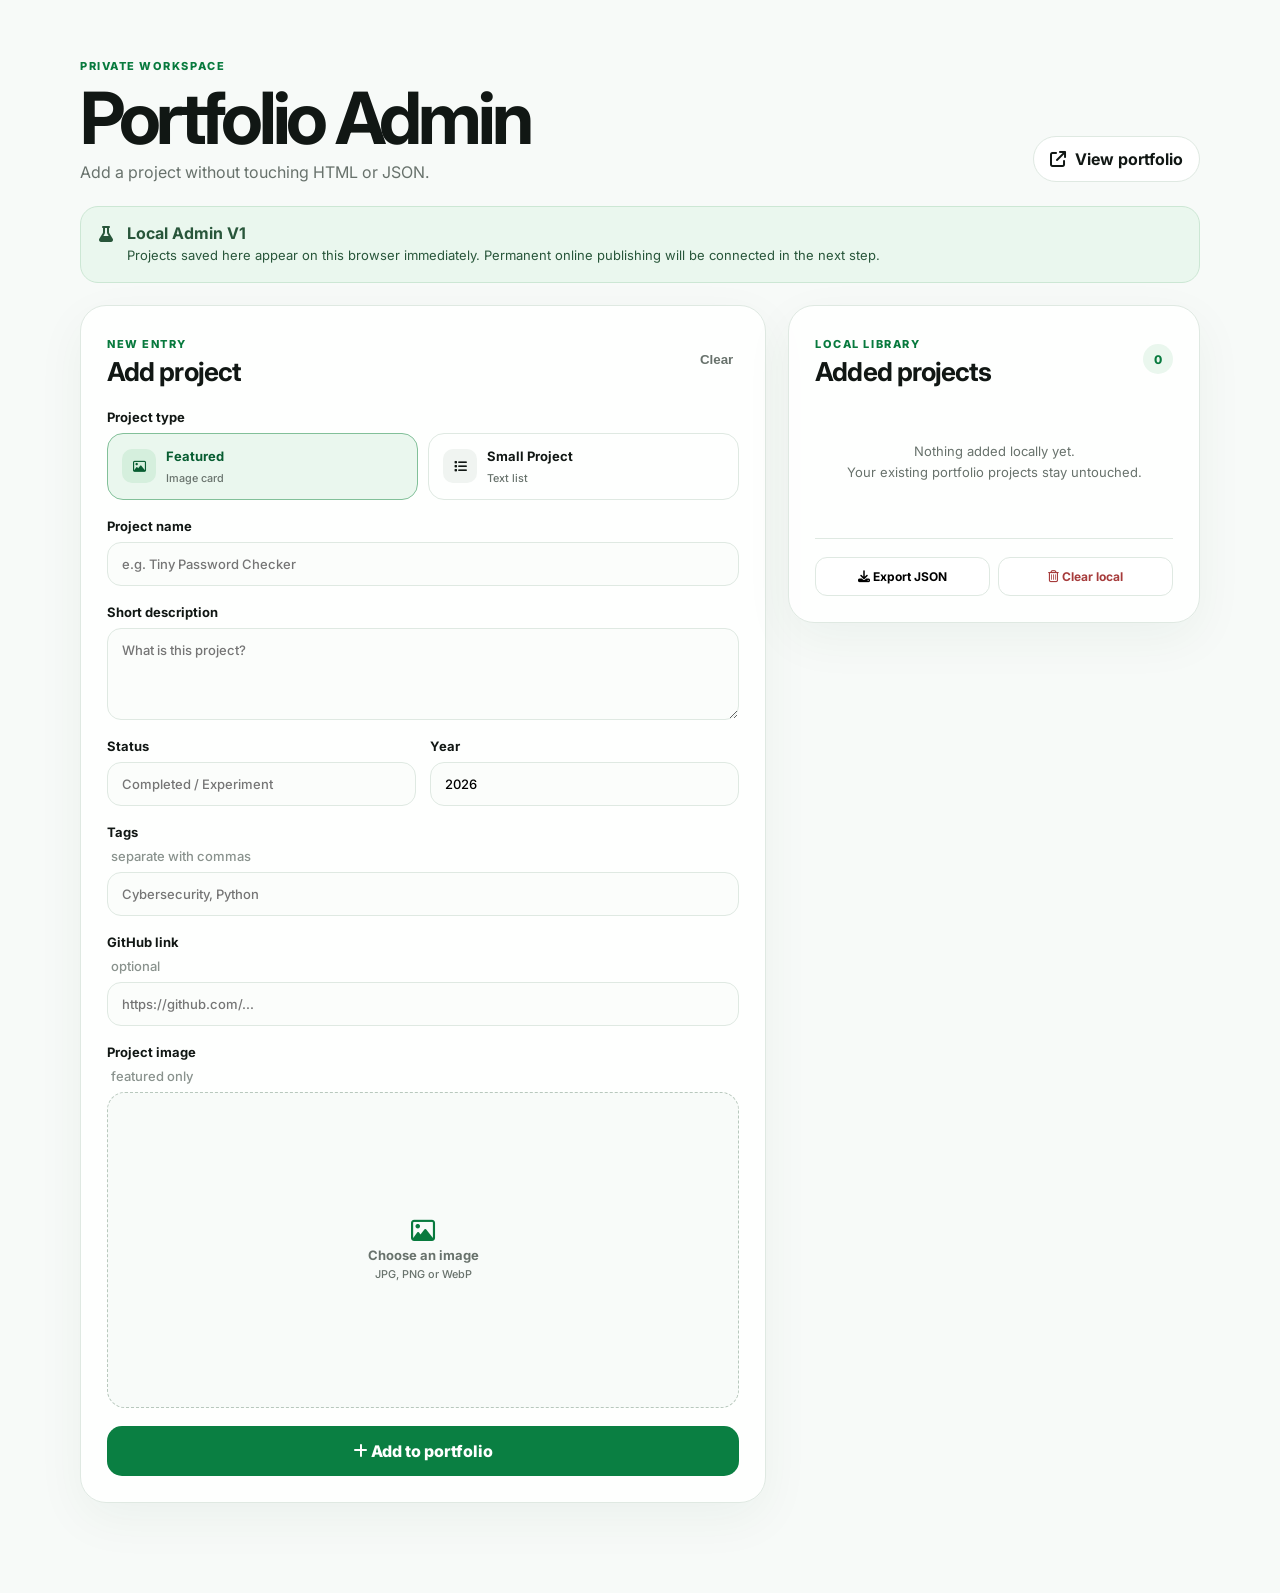
==== admin.html @ 4d770f4e "Add files via upload" ====
<!DOCTYPE html>
<html lang="en">
<head>
  <meta charset="UTF-8"><meta name="viewport" content="width=device-width,initial-scale=1.0">
  <title>Portfolio Admin — Guntur Armadani</title>
  <link rel="preconnect" href="https://fonts.googleapis.com"><link rel="preconnect" href="https://fonts.gstatic.com" crossorigin>
  <link href="https://fonts.googleapis.com/css2?family=Inter:wght@400;500;600;700;800&display=swap" rel="stylesheet">
  <link rel="stylesheet" href="https://cdnjs.cloudflare.com/ajax/libs/font-awesome/6.5.1/css/all.min.css">
  <link rel="stylesheet" href="style.css"><link rel="stylesheet" href="admin.css">
</head>
<body class="admin-body">
  <main class="admin-shell">
    <header class="admin-top"><div><span class="admin-kicker">PRIVATE WORKSPACE</span><h1>Portfolio Admin</h1><p>Add a project without touching HTML or JSON.</p></div><a class="admin-view" href="index.html#projects"><i class="fa-solid fa-arrow-up-right-from-square"></i> View portfolio</a></header>
    <div class="admin-note"><i class="fa-solid fa-flask"></i><div><b>Local Admin V1</b><span>Projects saved here appear on this browser immediately. Permanent online publishing will be connected in the next step.</span></div></div>
    <section class="admin-grid">
      <form id="project-form" class="admin-card">
        <div class="admin-card-head"><div><small>NEW ENTRY</small><h2>Add project</h2></div><button type="button" class="admin-reset" id="reset-form">Clear</button></div>
        <label>Project type<div class="type-picker"><input type="radio" name="size" id="featured" value="featured" checked><label for="featured"><i class="fa-regular fa-image"></i><b>Featured</b><small>Image card</small></label><input type="radio" name="size" id="small" value="small"><label for="small"><i class="fa-solid fa-list"></i><b>Small Project</b><small>Text list</small></label></div></label>
        <label>Project name<input id="title" required placeholder="e.g. Tiny Password Checker"></label>
        <label>Short description<textarea id="description" required rows="4" placeholder="What is this project?"></textarea></label>
        <div class="admin-two"><label>Status<input id="status" placeholder="Completed / Experiment"></label><label>Year<input id="year" type="number" min="2000" max="2100"></label></div>
        <label>Tags <span class="hint">separate with commas</span><input id="tags" placeholder="Cybersecurity, Python"></label>
        <label>GitHub link <span class="hint">optional</span><input id="github" type="url" placeholder="https://github.com/..."></label>
        <label id="image-field">Project image <span class="hint">featured only</span><div class="image-drop"><input id="image" type="file" accept="image/*"><div id="image-empty"><i class="fa-regular fa-image"></i><b>Choose an image</b><small>JPG, PNG or WebP</small></div><img id="image-preview" alt="Project preview"></div></label>
        <button class="admin-publish" type="submit"><i class="fa-solid fa-plus"></i> Add to portfolio</button>
      </form>
      <aside class="admin-card admin-library"><div class="admin-card-head"><div><small>LOCAL LIBRARY</small><h2>Added projects</h2></div><span id="project-count" class="count-pill">0</span></div><div id="admin-project-list" class="admin-project-list"></div><div class="admin-actions"><button id="export-json" type="button"><i class="fa-solid fa-download"></i> Export JSON</button><button id="clear-local" type="button" class="danger"><i class="fa-regular fa-trash-can"></i> Clear local</button></div></aside>
    </section>
  </main>
<script src="js/admin.js"></script>
</body></html>
---- style.css ----
:root{--bg:#f7fbf8;--text:#111714;--muted:#66706a;--green:#18b65b;--green-dark:#087a3e;--soft:#e8f7ed;--line:rgba(20,80,45,.11);--glass:rgba(255,255,255,.68);--shadow:0 18px 50px rgba(22,67,40,.08)}*{box-sizing:border-box}html{scroll-behavior:smooth}body{margin:0;font-family:Inter,system-ui,sans-serif;color:var(--text);background:linear-gradient(180deg,#fbfdfb,#f4faf6);min-height:100vh;overflow-x:hidden}a{color:inherit;text-decoration:none}.ambient{position:fixed;z-index:-1;border-radius:999px;filter:blur(75px);opacity:.45;pointer-events:none}.ambient-a{width:360px;height:360px;background:#baf2cc;left:-140px;top:160px}.ambient-b{width:440px;height:440px;background:#d7f6e1;right:-190px;top:410px}.glass{background:var(--glass);border:1px solid var(--line);box-shadow:var(--shadow);backdrop-filter:blur(18px);-webkit-backdrop-filter:blur(18px)}.nav{width:min(1390px,calc(100% - 48px));height:70px;margin:22px auto 0;border-radius:24px;display:flex;align-items:center;padding:10px 14px 10px 18px;position:sticky;top:14px;z-index:20}.brand{display:flex;align-items:center;gap:12px;min-width:285px}.brand-mark{display:grid;place-items:center;width:42px;height:42px;border-radius:50%;background:var(--soft);color:var(--green-dark);font-weight:800}.brand b,.brand small{display:block}.brand small{color:var(--muted);margin-top:2px}.nav-links{display:flex;gap:10px;margin:auto}.nav-links a{padding:10px 22px;border-radius:999px;color:#39413d}.nav-links a:hover,.nav-links .active{background:var(--soft);color:var(--green-dark)}.nav-cta,.btn.primary{background:linear-gradient(135deg,#21c864,#11974b);color:#fff}.nav-cta{padding:13px 21px;border-radius:999px;font-weight:600}.nav-cta span,.btn span{margin-left:9px}main{width:min(1390px,calc(100% - 48px));margin:auto}.hero{min-height:570px;display:grid;grid-template-columns:360px 1fr;gap:56px;align-items:center;padding:64px 22px}.portrait-wrap{height:430px;border-radius:32px;overflow:hidden;padding:8px}.portrait-wrap img{width:100%;height:100%;display:block;object-fit:cover;object-position:52% 50%;border-radius:25px}.hero-copy{max-width:760px}.eyebrow,.section-label{display:inline-flex;align-items:center;padding:8px 13px;border:1px solid var(--line);border-radius:999px;background:rgba(255,255,255,.58);font-size:13px;color:#344039}.eyebrow i{width:9px;height:9px;background:#20c867;border-radius:50%;margin-right:8px}.hero h1{font-size:clamp(48px,5.7vw,82px);letter-spacing:-.055em;line-height:.96;margin:22px 0 9px}.alias{font-size:clamp(24px,2.5vw,36px);margin:0 0 20px;color:#5d6560}.alias strong{color:var(--green-dark)}.lead{font-size:19px;line-height:1.65;color:#4f5953;max-width:690px}.actions{display:flex;gap:12px;margin:28px 0 22px}.btn{padding:15px 24px;border-radius:999px;font-weight:650;border:1px solid var(--line)}.btn.primary{box-shadow:0 12px 26px rgba(24,182,91,.2)}.btn.secondary{background:rgba(255,255,255,.55)}.socials{display:flex;gap:10px}.socials a{width:43px;height:43px;display:grid;place-items:center;border-radius:14px;background:rgba(255,255,255,.68);border:1px solid var(--line);font-weight:700;box-shadow:0 7px 20px rgba(22,67,40,.05);transition:.2s}.socials a:hover{transform:translateY(-2px);background:#fff;color:var(--green-dark)}.about{border-radius:30px;padding:38px 42px;display:grid;grid-template-columns:.8fr 1.2fr;gap:70px;align-items:center;margin:10px 0 86px}.about h2,.section-head h2{font-size:42px;letter-spacing:-.04em;margin:12px 0 0}.about-copy{font-size:18px;line-height:1.7;color:#4f5953}.motto{font-weight:700;color:var(--green-dark);margin-bottom:0}.projects{padding-bottom:90px}.section-head{display:flex;align-items:end;justify-content:space-between;margin:0 8px 28px}.section-head h2{margin-bottom:7px}.section-head p{color:var(--muted);margin:0}.text-link{font-weight:650;color:var(--green-dark);padding:12px}.project-grid{display:grid;grid-template-columns:1fr 1fr .85fr;gap:18px}.project-card{border-radius:25px;overflow:hidden;transition:transform .22s,box-shadow .22s}.project-card:hover{transform:translateY(-4px);box-shadow:0 24px 60px rgba(22,67,40,.12)}.project-art{height:230px;margin:8px;border-radius:19px;display:grid;place-items:center;overflow:hidden;position:relative}.project-art span{font-size:27px;font-weight:800;letter-spacing:.05em;color:white;text-shadow:0 3px 15px rgba(0,0,0,.3)}.flappy{background:linear-gradient(135deg,#53c7df,#8ee4ec 45%,#45b764)}.platformer{background:linear-gradient(135deg,#14253d,#173a4b 48%,#79572e)}.project-body{padding:10px 20px 22px}.project-title{display:flex;align-items:center;justify-content:space-between;gap:12px}.project-title h3,.coming h3{font-size:21px;margin:4px 0 8px}.project-body p,.coming p{color:var(--muted);line-height:1.55;margin:0 0 18px}.status{font-size:11px;padding:7px 10px;border-radius:999px;white-space:nowrap}.done{background:#ddf8e8;color:#087a3e}.progress{background:#fff2cf;color:#8a6500}.tags{display:flex;gap:8px;flex-wrap:wrap}.tags span{font-size:12px;background:var(--soft);padding:7px 10px;border-radius:999px;color:#365243}.coming{display:flex;flex-direction:column;align-items:center;justify-content:center;text-align:center;min-height:365px;border-style:dashed;background:rgba(255,255,255,.35)}.plus{width:58px;height:58px;border-radius:50%;display:grid;place-items:center;background:var(--soft);color:var(--green-dark);font-size:32px;margin-bottom:18px}footer{width:min(1390px,calc(100% - 48px));margin:0 auto 30px;border-top:1px solid var(--line);padding:30px 8px 10px;color:var(--muted);display:grid;grid-template-columns:1fr auto;gap:8px}footer b{color:var(--text)}footer p{margin:0;text-align:right}footer small{grid-column:1/-1;margin-top:8px}@media(max-width:900px){.nav{width:calc(100% - 28px)}.brand{min-width:0}.brand span:last-child{display:none}.nav-links{display:flex;margin-left:auto;margin-right:0;gap:4px}.nav-links a{padding:9px 13px;font-size:13px}.hero{grid-template-columns:1fr;padding:48px 0 55px;gap:30px}.portrait-wrap{width:min(100%,430px);height:430px;margin:auto}.hero-copy{text-align:center;margin:auto}.eyebrow{margin:auto}.lead{margin-left:auto;margin-right:auto}.actions,.socials{justify-content:center}.about{grid-template-columns:1fr;gap:12px;padding:30px;margin-bottom:64px}.project-grid{grid-template-columns:1fr 1fr}.coming{grid-column:1/-1;min-height:220px}}@media(max-width:620px){main,footer{width:calc(100% - 28px)}.nav{height:62px;border-radius:20px;margin-top:12px;top:8px;padding-left:10px}.brand-mark{width:38px;height:38px}.nav-links a{padding:8px 9px;font-size:12px}.hero{padding-top:35px}.portrait-wrap{height:360px;border-radius:28px}.hero h1{font-size:47px}.alias{font-size:25px}.lead{font-size:16px}.actions{flex-direction:column}.btn{text-align:center}.about h2,.section-head h2{font-size:34px}.about{padding:25px}.section-head{align-items:start;gap:20px}.text-link{display:none}.project-grid{grid-template-columns:1fr}.coming{grid-column:auto}.project-art{height:210px}footer{grid-template-columns:1fr}footer p{text-align:left}}

/* v1.2 refinements */
.actions .btn{display:inline-flex;align-items:center;justify-content:center;gap:9px}.actions .btn i{font-size:14px}.actions .btn span{margin-left:5px}
.socials{align-items:flex-start;gap:14px}.socials a{width:58px;height:auto;min-height:68px;background:transparent;border:0;box-shadow:none;display:flex;flex-direction:column;gap:7px;font-size:20px;color:#101713}.socials a span{font-size:11px;font-weight:500;color:var(--muted)}.socials a i{width:43px;height:43px;display:grid;place-items:center;border-radius:14px;background:rgba(255,255,255,.78);border:1px solid var(--line);box-shadow:0 7px 20px rgba(22,67,40,.05)}.socials a:hover{background:transparent}.socials a:hover i{transform:translateY(-2px);background:#fff}.socials a[aria-label="YouTube"] i{color:#ff0000}.socials a[aria-label="Facebook"] i{color:#1877f2}.socials a[aria-label="LinkedIn"] i{color:#0a66c2}.socials a[aria-label="TikTok"] i{color:#111}.socials a[aria-label="Email"] i{color:var(--green-dark)}
.about{display:grid;grid-template-columns:1.25fr .95fr;gap:46px;align-items:stretch;padding:42px;margin-top:8px}.about-intro h2{font-size:42px;letter-spacing:-.04em;margin:12px 0 15px}.about-intro>p{font-size:17px;line-height:1.7;color:#4f5953;margin:0 0 10px;max-width:720px}.about-intro .motto{margin-top:20px;display:inline-block;padding:11px 15px;border-radius:14px;background:var(--soft);color:var(--green-dark);font-weight:750}.section-label i{margin-right:7px;color:var(--green-dark)}.about-facts{display:grid;grid-template-columns:1fr 1fr;gap:12px;align-content:center}.about-facts article{min-height:92px;border:1px solid var(--line);border-radius:18px;background:rgba(255,255,255,.52);padding:16px;display:flex;align-items:center;gap:13px}.about-facts article>i{flex:0 0 42px;width:42px;height:42px;display:grid;place-items:center;border-radius:13px;background:var(--soft);color:var(--green-dark);font-size:17px}.about-facts b,.about-facts span{display:block}.about-facts b{font-size:14px;margin-bottom:5px}.about-facts span{font-size:12px;line-height:1.4;color:var(--muted)}
@media(max-width:900px){.about{grid-template-columns:1fr}.about-facts{grid-template-columns:1fr 1fr}.socials{justify-content:center}}
@media(max-width:620px){.socials{gap:6px;flex-wrap:wrap}.socials a{width:49px}.socials a span{display:none}.about{padding:25px}.about-intro h2{font-size:34px}.about-facts{grid-template-columns:1fr}.about-facts article{min-height:78px}}


/* v1.3 refinements */
.socials a[aria-label="Instagram"] i{color:#d62976}
.mini-projects{border-radius:25px;overflow:hidden;align-self:start;min-height:0}
.mini-projects summary{list-style:none;cursor:pointer;display:flex;align-items:center;gap:12px;padding:20px;user-select:none}
.mini-projects summary::-webkit-details-marker{display:none}
.mini-icon{width:44px;height:44px;flex:0 0 44px;display:grid;place-items:center;border-radius:14px;background:var(--soft);color:var(--green-dark)}
.mini-summary-copy{display:flex;flex-direction:column;gap:4px;min-width:0}.mini-summary-copy b{font-size:17px}.mini-summary-copy small{color:var(--muted);line-height:1.35}
.chevron{margin-left:auto;color:var(--green-dark);transition:transform .2s}.mini-projects[open] .chevron{transform:rotate(180deg)}
.mini-list{padding:0 12px 12px}.mini-list>a{display:grid;grid-template-columns:1fr auto 18px;align-items:center;gap:10px;padding:12px;border-top:1px solid var(--line);border-radius:12px;transition:.18s}.mini-list>a:hover{background:var(--soft)}.mini-list>a>span{display:flex;align-items:center;gap:10px}.mini-list>a>span>i{color:var(--green-dark);width:18px;text-align:center}.mini-list b{font-size:13px}.mini-list small{font-size:11px;color:var(--green-dark);background:var(--soft);padding:5px 8px;border-radius:999px}.mini-list>a>i{font-size:11px;color:var(--muted)}
@media(max-width:900px){.mini-projects{grid-column:1/-1}}
@media(max-width:620px){.mini-projects{grid-column:auto}.mini-projects summary{padding:17px}.mini-list>a{grid-template-columns:1fr auto 14px}}

/* v1.4 scroll reveal + mobile refinements */
.reveal{opacity:0;transform:translateY(24px);transition:opacity .58s cubic-bezier(.2,.7,.2,1),transform .58s cubic-bezier(.2,.7,.2,1);will-change:opacity,transform}
.reveal.is-visible{opacity:1;transform:translateY(0)}
@media (prefers-reduced-motion:reduce){.reveal{opacity:1;transform:none;transition:none}}
@media(max-width:620px){
  .nav{width:calc(100% - 20px);padding:8px 9px;height:60px}
  .brand{gap:7px}.brand-mark{width:36px;height:36px}.nav-links{gap:1px}.nav-links a{padding:8px 7px;font-size:11.5px}
  main{width:calc(100% - 22px)}
  .hero{min-height:auto;padding:28px 0 46px;gap:24px}
  .portrait-wrap{width:min(100%,330px);height:355px;padding:6px}.portrait-wrap img{object-position:52% 50%}
  .hero-copy{width:100%}.hero h1{font-size:clamp(42px,13vw,56px);line-height:.98;margin-top:18px}.alias{font-size:clamp(22px,7vw,29px)}
  .lead{font-size:15.5px;line-height:1.6;padding:0 4px}.actions{gap:9px;margin:24px 0 18px}.btn{width:100%;padding:14px 18px}
  .socials{max-width:340px;margin:0 auto;justify-content:center;gap:5px}.socials a{width:43px;min-height:48px}.socials a i{width:40px;height:40px;border-radius:13px}
  .about{margin-bottom:54px;border-radius:24px;padding:23px 20px}.about-intro>p{font-size:15.5px}.about-intro .motto{font-size:15px}
  .section-head{margin:0 2px 20px}.section-head h2{font-size:34px}.section-head p{font-size:14.5px;line-height:1.5}
  .project-card,.mini-projects{border-radius:21px}.project-art{height:190px;margin:7px}.project-body{padding:9px 17px 19px}.project-title h3{font-size:19px}.project-body p{font-size:14.5px}
  footer{width:calc(100% - 22px);padding-left:2px;padding-right:2px}
}

/* v1.6 — viewport reveal + neutral navigation */
.nav-links a:hover{background:rgba(17,23,20,.045);color:var(--text)}
.nav-links .active{background:rgba(17,23,20,.06);color:var(--text);font-weight:600}

/* Elements stay hidden until they actually enter the viewport. */
.reveal{
  opacity:0;
  transform:translateY(52px);
  filter:blur(5px);
  transition:
    opacity .72s cubic-bezier(.22,.75,.25,1),
    transform .72s cubic-bezier(.22,.75,.25,1),
    filter .72s cubic-bezier(.22,.75,.25,1);
  will-change:opacity,transform,filter;
}
.reveal.is-visible{
  opacity:1;
  transform:translateY(0);
  filter:blur(0);
}
@media(max-width:620px){
  .reveal{transform:translateY(34px);filter:blur(3px);transition-duration:.62s}
}
@media (prefers-reduced-motion:reduce){
  .reveal,.reveal.is-visible{opacity:1;transform:none;filter:none;transition:none}
}


/* V1.7 — clean nav + viewport reveal */
.nav-links a{background:transparent!important;color:#39413d!important;font-weight:500!important;transition:background .18s ease,color .18s ease,transform .18s ease}
.nav-links a:hover{background:rgba(17,23,20,.055)!important;color:var(--text)!important;transform:translateY(-1px)}
.reveal{opacity:0!important;transform:translateY(42px)!important;filter:blur(5px)!important;transition:opacity .72s cubic-bezier(.16,1,.3,1),transform .72s cubic-bezier(.16,1,.3,1),filter .72s cubic-bezier(.16,1,.3,1)!important;will-change:opacity,transform,filter}
.reveal.is-visible{opacity:1!important;transform:translateY(0)!important;filter:blur(0)!important}
@media(max-width:620px){.reveal{transform:translateY(28px)!important;filter:blur(3px)!important;transition-duration:.6s!important}.reveal.is-visible{transform:translateY(0)!important;filter:blur(0)!important}}

/* V2.0 project engine */
.project-link-card { color: inherit; text-decoration: none; display: block; }
.project-link-card:hover { transform: translateY(-4px); }
.project-loading { grid-column: 1 / -1; padding: 32px; text-align: center; color: #69736d; }
.project-load-error { grid-column: 1 / -1; padding: 24px; display: flex; flex-direction: column; gap: 6px; }
.project-load-error span { color: #69736d; }
.archive-page { padding-top: 48px; }
.archive-hero { margin-bottom: 32px; }
.archive-hero h1 { font-size: clamp(2.7rem, 6vw, 5.5rem); margin: 12px 0 12px; letter-spacing: -.055em; }
.archive-hero p { max-width: 720px; color: #657069; font-size: 1.08rem; line-height: 1.7; }
.archive-featured { display: grid; grid-template-columns: repeat(2, minmax(0, 1fr)); gap: 22px; }
.archive-small { margin-top: 24px; padding: 28px; }
.archive-small-list { margin-top: 16px; display: grid; }
.archive-small-list > a { display: grid; grid-template-columns: 1fr auto auto; align-items: center; gap: 18px; padding: 18px 4px; border-top: 1px solid rgba(20,80,45,.10); color: inherit; text-decoration: none; }
.archive-small-list > a:first-child { border-top: 0; }
.archive-small-list > a > span:first-child { display: flex; flex-direction: column; gap: 5px; }
.archive-small-list small { color: #6b746f; font-weight: 400; }
.archive-type { padding: 7px 12px; border-radius: 999px; background: #e9f7ed; color: #087a3e; font-size: .78rem; }
@media (max-width: 760px) { .archive-featured { grid-template-columns: 1fr; } .archive-small-list > a { grid-template-columns: 1fr auto; } .archive-small-list > a > i { display: none; } }

/* V2.1 — real project media + project detail */
.project-image{background:#eef7f1}.project-image img{width:100%;height:100%;display:block;object-fit:cover;transition:transform .45s cubic-bezier(.16,1,.3,1)}.project-card:hover .project-image img{transform:scale(1.025)}
.detail-page{padding-top:46px;padding-bottom:100px}.detail-hero{display:grid;grid-template-columns:1fr;gap:24px}.detail-back{display:inline-flex;align-items:center;gap:9px;width:max-content;color:var(--green-dark);font-weight:700;font-size:14px}.detail-heading{max-width:920px}.detail-heading h1{font-size:clamp(3.2rem,7vw,6.4rem);line-height:.94;letter-spacing:-.065em;margin:22px 0 18px}.detail-heading p{max-width:800px;font-size:clamp(1.05rem,1.6vw,1.25rem);line-height:1.7;color:var(--muted);margin:0}.detail-tags{margin-top:24px}.detail-cover{margin-top:12px;padding:9px;border-radius:30px;overflow:hidden}.detail-cover img{width:100%;max-height:760px;display:block;object-fit:cover;border-radius:22px}.detail-story{display:grid;grid-template-columns:1fr 1fr;gap:18px;margin-top:22px}.detail-block{border-radius:26px;padding:30px;display:grid;grid-template-columns:auto 1fr;gap:20px}.detail-number{width:42px;height:42px;display:grid;place-items:center;border-radius:13px;background:var(--soft);color:var(--green-dark);font-size:12px;font-weight:800}.detail-block h2{font-size:24px;letter-spacing:-.035em;margin:4px 0 10px}.detail-block p{color:var(--muted);line-height:1.75;margin:0}.detail-gallery{margin-top:76px}.detail-gallery>h2{font-size:42px;letter-spacing:-.04em;margin:12px 0 24px}.detail-gallery-grid{display:grid;grid-template-columns:1fr;gap:18px}.detail-gallery-item{margin:0;padding:8px;border-radius:28px;overflow:hidden}.detail-gallery-item img{display:block;width:100%;max-height:780px;object-fit:contain;border-radius:21px;background:#eef7f1}.detail-note{margin-top:24px;border-radius:22px;padding:20px 22px;display:flex;gap:14px;align-items:flex-start;color:var(--muted)}.detail-note i{color:var(--green-dark);margin-top:4px}.detail-note p{margin:0;line-height:1.6}.detail-empty{margin-top:30px;padding:50px;border-radius:28px}.detail-empty h1{font-size:clamp(2rem,5vw,4rem)}
@media(max-width:760px){.detail-page{padding-top:32px;padding-bottom:70px}.detail-heading h1{font-size:clamp(3rem,15vw,4.8rem)}.detail-cover{border-radius:23px;padding:6px}.detail-cover img{border-radius:18px;max-height:none}.detail-story{grid-template-columns:1fr}.detail-block{padding:23px;grid-template-columns:1fr;gap:10px}.detail-number{width:38px;height:38px}.detail-gallery{margin-top:54px}.detail-gallery>h2{font-size:34px}}


/* V2.2 — simpler project details + square project thumbnails */
.project-art{aspect-ratio:1/1;height:auto}
.simple-detail{padding:8px 0 72px}
.simple-detail-card{margin-top:24px;border-radius:30px;padding:10px;display:grid;grid-template-columns:minmax(280px,480px) 1fr;gap:42px;align-items:center}
.simple-detail-image{width:100%;aspect-ratio:1/1;object-fit:cover;border-radius:23px;display:block}
.simple-detail-copy{padding:28px 34px 28px 0;max-width:720px}
.simple-detail-copy h1{font-size:clamp(3rem,6vw,5.8rem);line-height:.95;letter-spacing:-.06em;margin:22px 0 18px}
.simple-detail-copy p{font-size:18px;line-height:1.75;color:var(--muted);margin:0 0 28px}
.detail-github{display:inline-flex;align-items:center;gap:10px;width:max-content;padding:14px 18px;border-radius:999px;background:#111714;color:#fff;font-weight:700}
.detail-github.unavailable{background:var(--soft);color:var(--green-dark);cursor:default}
@media(max-width:760px){.simple-detail{padding-top:0}.simple-detail-card{grid-template-columns:1fr;gap:8px;border-radius:24px;padding:7px}.simple-detail-image{border-radius:18px}.simple-detail-copy{padding:22px 17px 25px}.simple-detail-copy h1{font-size:clamp(2.8rem,14vw,4.4rem)}.simple-detail-copy p{font-size:16px}.detail-github{width:100%;justify-content:center;text-align:center}.project-art{aspect-ratio:1/1;height:auto}}
---- admin.css ----
:root{--admin-green:#087a3e;--admin-soft:#eaf7ee;--admin-line:#dfe9e2;--admin-text:#111714;--admin-muted:#68726c}.admin-body{margin:0;background:#f7faf8;color:var(--admin-text);font-family:Inter,system-ui,sans-serif}.admin-shell{width:min(1120px,calc(100% - 32px));margin:auto;padding:54px 0 90px}.admin-top{display:flex;align-items:flex-end;justify-content:space-between;gap:24px;margin-bottom:24px}.admin-kicker,.admin-card-head small{font-size:11px;font-weight:800;letter-spacing:.14em;color:var(--admin-green)}.admin-top h1{font-size:clamp(42px,6vw,72px);letter-spacing:-.06em;line-height:.95;margin:10px 0}.admin-top p{color:var(--admin-muted);margin:0}.admin-view{display:inline-flex;gap:9px;align-items:center;padding:12px 16px;border:1px solid var(--admin-line);border-radius:999px;background:#fff;font-weight:700;color:inherit}.admin-note{display:flex;gap:14px;align-items:flex-start;background:var(--admin-soft);border:1px solid #cce7d4;border-radius:18px;padding:16px 18px;margin-bottom:22px;color:#28563a}.admin-note i{margin-top:3px}.admin-note div{display:flex;flex-direction:column;gap:3px}.admin-note span{font-size:13px;line-height:1.5}.admin-grid{display:grid;grid-template-columns:minmax(0,1.25fr) minmax(320px,.75fr);gap:22px;align-items:start}.admin-card{background:rgba(255,255,255,.92);border:1px solid var(--admin-line);border-radius:26px;padding:26px;box-shadow:0 16px 50px rgba(25,70,43,.05)}form.admin-card{display:grid;gap:18px}.admin-card-head{display:flex;justify-content:space-between;align-items:center;gap:16px;margin-bottom:4px}.admin-card-head h2{font-size:26px;letter-spacing:-.035em;margin:4px 0 0}.admin-reset{border:0;background:transparent;color:var(--admin-muted);font-weight:700;cursor:pointer}.admin-card label{display:grid;gap:8px;font-size:13px;font-weight:700}.hint{font-weight:500;color:#89928d;margin-left:4px}.admin-card input,.admin-card textarea{font:inherit;font-weight:500;border:1px solid var(--admin-line);border-radius:14px;background:#fbfdfb;padding:13px 14px;outline:0;resize:vertical}.admin-card input:focus,.admin-card textarea:focus{border-color:#8fc6a2;box-shadow:0 0 0 4px rgba(8,122,62,.07)}.admin-two{display:grid;grid-template-columns:1fr 1fr;gap:14px}.type-picker{display:grid;grid-template-columns:1fr 1fr;gap:10px}.type-picker input{position:absolute;opacity:0;pointer-events:none}.type-picker label{display:grid;grid-template-columns:auto 1fr;column-gap:10px;align-items:center;border:1px solid var(--admin-line);border-radius:16px;padding:14px;cursor:pointer}.type-picker label i{grid-row:1/3;width:34px;height:34px;border-radius:10px;background:#f0f4f1;display:grid;place-items:center}.type-picker label small{font-weight:500;color:var(--admin-muted)}.type-picker input:checked+label{border-color:#82c099;background:var(--admin-soft);color:#075d31}.type-picker input:checked+label i{background:#d5efdd}.image-drop{position:relative;aspect-ratio:16/8;border:1.5px dashed #b8c8bd;border-radius:18px;overflow:hidden;background:#f8fbf9;display:grid;place-items:center}.image-drop input{position:absolute;inset:0;opacity:0;cursor:pointer;z-index:2}.image-drop div{text-align:center;display:grid;gap:5px;color:var(--admin-muted)}.image-drop div i{font-size:24px;color:var(--admin-green)}.image-drop div small{font-weight:500}.image-drop img{display:none;width:100%;height:100%;object-fit:cover}.admin-publish{border:0;border-radius:15px;background:#0a7f42;color:#fff;padding:15px 18px;font:inherit;font-weight:800;cursor:pointer}.admin-publish:hover{background:#086b38}.count-pill{min-width:30px;height:30px;padding:0 9px;border-radius:999px;background:var(--admin-soft);color:var(--admin-green);display:grid;place-items:center;font-size:12px;font-weight:800}.admin-project-list{display:grid;gap:9px;margin-top:16px}.admin-empty{padding:38px 10px;text-align:center;color:var(--admin-muted);font-size:13px;line-height:1.6}.admin-item{display:grid;grid-template-columns:46px 1fr auto;gap:11px;align-items:center;padding:9px;border:1px solid var(--admin-line);border-radius:15px}.admin-item-thumb{width:46px;height:46px;border-radius:11px;background:var(--admin-soft);object-fit:cover;display:grid;place-items:center;color:var(--admin-green)}.admin-item-copy{min-width:0}.admin-item-copy b,.admin-item-copy small{display:block;white-space:nowrap;overflow:hidden;text-overflow:ellipsis}.admin-item-copy b{font-size:13px}.admin-item-copy small{font-size:11px;color:var(--admin-muted);margin-top:4px}.admin-item button{width:34px;height:34px;border:0;border-radius:10px;background:#f7f9f7;color:#8a948e;cursor:pointer}.admin-actions{display:grid;grid-template-columns:1fr 1fr;gap:8px;margin-top:18px;padding-top:18px;border-top:1px solid var(--admin-line)}.admin-actions button{border:1px solid var(--admin-line);background:#fff;border-radius:12px;padding:11px;font:inherit;font-size:12px;font-weight:700;cursor:pointer}.admin-actions .danger{color:#a63b3b}.admin-toast{position:fixed;right:22px;bottom:22px;background:#111714;color:#fff;padding:13px 17px;border-radius:13px;font-size:13px;font-weight:700;box-shadow:0 15px 40px #0002;z-index:20}@media(max-width:820px){.admin-grid{grid-template-columns:1fr}.admin-top{align-items:flex-start;flex-direction:column}.admin-shell{padding-top:32px}.admin-library{order:2}}@media(max-width:520px){.admin-shell{width:calc(100% - 20px)}.admin-card{padding:18px;border-radius:21px}.admin-two,.type-picker,.admin-actions{grid-template-columns:1fr}.admin-view{width:100%;justify-content:center}}
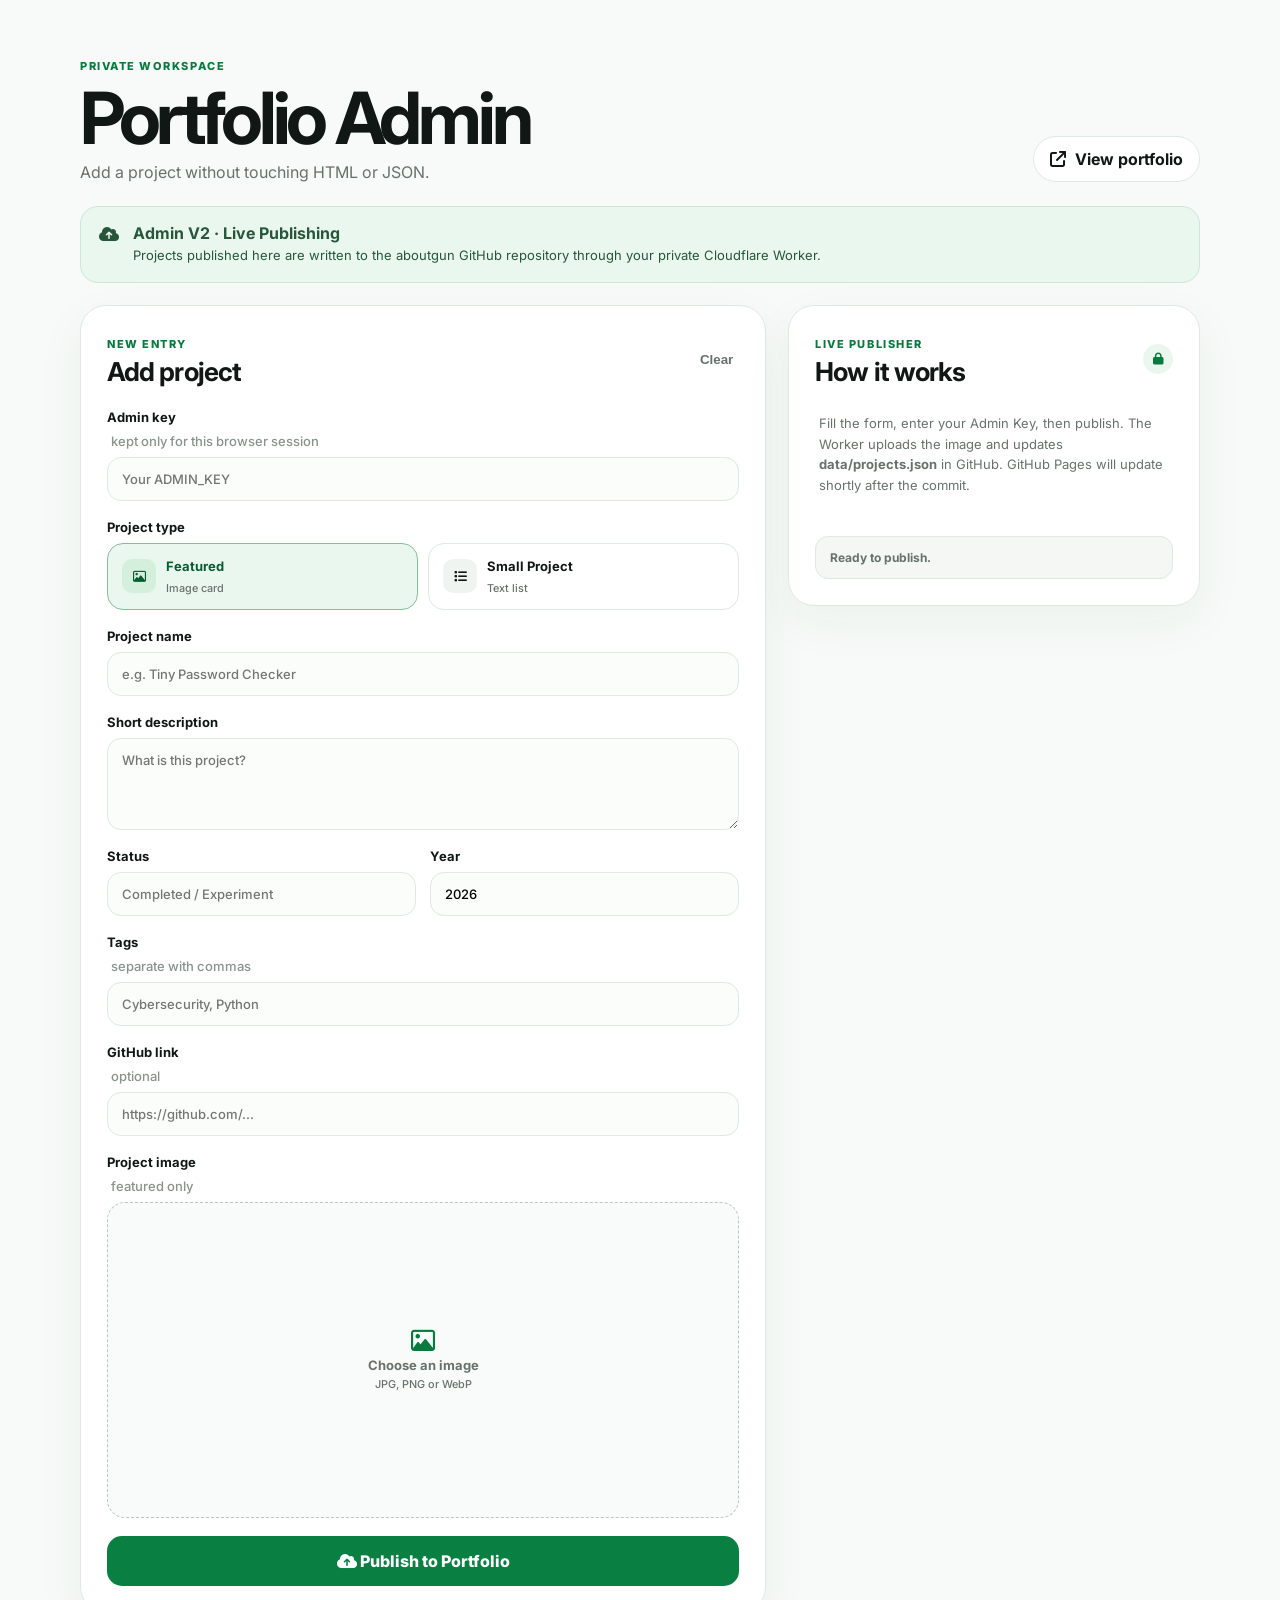
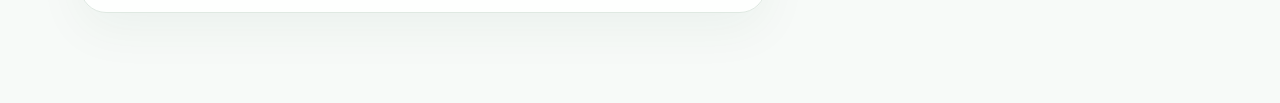
==== commit e8320c7d: "Add files via upload" ====
--- a/admin.html
+++ b/admin.html
@@ -11,10 +11,11 @@
 <body class="admin-body">
   <main class="admin-shell">
     <header class="admin-top"><div><span class="admin-kicker">PRIVATE WORKSPACE</span><h1>Portfolio Admin</h1><p>Add a project without touching HTML or JSON.</p></div><a class="admin-view" href="index.html#projects"><i class="fa-solid fa-arrow-up-right-from-square"></i> View portfolio</a></header>
-    <div class="admin-note"><i class="fa-solid fa-flask"></i><div><b>Local Admin V1</b><span>Projects saved here appear on this browser immediately. Permanent online publishing will be connected in the next step.</span></div></div>
+    <div class="admin-note"><i class="fa-solid fa-cloud-arrow-up"></i><div><b>Admin V2 · Live Publishing</b><span>Projects published here are written to the aboutgun GitHub repository through your private Cloudflare Worker.</span></div></div>
     <section class="admin-grid">
       <form id="project-form" class="admin-card">
         <div class="admin-card-head"><div><small>NEW ENTRY</small><h2>Add project</h2></div><button type="button" class="admin-reset" id="reset-form">Clear</button></div>
+        <label>Admin key <span class="hint">kept only for this browser session</span><input id="admin-key" type="password" autocomplete="current-password" required placeholder="Your ADMIN_KEY"></label>
         <label>Project type<div class="type-picker"><input type="radio" name="size" id="featured" value="featured" checked><label for="featured"><i class="fa-regular fa-image"></i><b>Featured</b><small>Image card</small></label><input type="radio" name="size" id="small" value="small"><label for="small"><i class="fa-solid fa-list"></i><b>Small Project</b><small>Text list</small></label></div></label>
         <label>Project name<input id="title" required placeholder="e.g. Tiny Password Checker"></label>
         <label>Short description<textarea id="description" required rows="4" placeholder="What is this project?"></textarea></label>
@@ -22,9 +23,9 @@
         <label>Tags <span class="hint">separate with commas</span><input id="tags" placeholder="Cybersecurity, Python"></label>
         <label>GitHub link <span class="hint">optional</span><input id="github" type="url" placeholder="https://github.com/..."></label>
         <label id="image-field">Project image <span class="hint">featured only</span><div class="image-drop"><input id="image" type="file" accept="image/*"><div id="image-empty"><i class="fa-regular fa-image"></i><b>Choose an image</b><small>JPG, PNG or WebP</small></div><img id="image-preview" alt="Project preview"></div></label>
-        <button class="admin-publish" type="submit"><i class="fa-solid fa-plus"></i> Add to portfolio</button>
+        <button class="admin-publish" type="submit"><i class="fa-solid fa-cloud-arrow-up"></i> Publish to Portfolio</button>
       </form>
-      <aside class="admin-card admin-library"><div class="admin-card-head"><div><small>LOCAL LIBRARY</small><h2>Added projects</h2></div><span id="project-count" class="count-pill">0</span></div><div id="admin-project-list" class="admin-project-list"></div><div class="admin-actions"><button id="export-json" type="button"><i class="fa-solid fa-download"></i> Export JSON</button><button id="clear-local" type="button" class="danger"><i class="fa-regular fa-trash-can"></i> Clear local</button></div></aside>
+      <aside class="admin-card admin-library"><div class="admin-card-head"><div><small>LIVE PUBLISHER</small><h2>How it works</h2></div><span class="count-pill"><i class="fa-solid fa-lock"></i></span></div><div class="admin-empty admin-guide">Fill the form, enter your Admin Key, then publish. The Worker uploads the image and updates <b>data/projects.json</b> in GitHub. GitHub Pages will update shortly after the commit.</div><div id="publish-status" class="publish-status">Ready to publish.</div></aside>
     </section>
   </main>
 <script src="js/admin.js"></script>
--- a/admin.css
+++ b/admin.css
@@ -1 +1,3 @@
 :root{--admin-green:#087a3e;--admin-soft:#eaf7ee;--admin-line:#dfe9e2;--admin-text:#111714;--admin-muted:#68726c}.admin-body{margin:0;background:#f7faf8;color:var(--admin-text);font-family:Inter,system-ui,sans-serif}.admin-shell{width:min(1120px,calc(100% - 32px));margin:auto;padding:54px 0 90px}.admin-top{display:flex;align-items:flex-end;justify-content:space-between;gap:24px;margin-bottom:24px}.admin-kicker,.admin-card-head small{font-size:11px;font-weight:800;letter-spacing:.14em;color:var(--admin-green)}.admin-top h1{font-size:clamp(42px,6vw,72px);letter-spacing:-.06em;line-height:.95;margin:10px 0}.admin-top p{color:var(--admin-muted);margin:0}.admin-view{display:inline-flex;gap:9px;align-items:center;padding:12px 16px;border:1px solid var(--admin-line);border-radius:999px;background:#fff;font-weight:700;color:inherit}.admin-note{display:flex;gap:14px;align-items:flex-start;background:var(--admin-soft);border:1px solid #cce7d4;border-radius:18px;padding:16px 18px;margin-bottom:22px;color:#28563a}.admin-note i{margin-top:3px}.admin-note div{display:flex;flex-direction:column;gap:3px}.admin-note span{font-size:13px;line-height:1.5}.admin-grid{display:grid;grid-template-columns:minmax(0,1.25fr) minmax(320px,.75fr);gap:22px;align-items:start}.admin-card{background:rgba(255,255,255,.92);border:1px solid var(--admin-line);border-radius:26px;padding:26px;box-shadow:0 16px 50px rgba(25,70,43,.05)}form.admin-card{display:grid;gap:18px}.admin-card-head{display:flex;justify-content:space-between;align-items:center;gap:16px;margin-bottom:4px}.admin-card-head h2{font-size:26px;letter-spacing:-.035em;margin:4px 0 0}.admin-reset{border:0;background:transparent;color:var(--admin-muted);font-weight:700;cursor:pointer}.admin-card label{display:grid;gap:8px;font-size:13px;font-weight:700}.hint{font-weight:500;color:#89928d;margin-left:4px}.admin-card input,.admin-card textarea{font:inherit;font-weight:500;border:1px solid var(--admin-line);border-radius:14px;background:#fbfdfb;padding:13px 14px;outline:0;resize:vertical}.admin-card input:focus,.admin-card textarea:focus{border-color:#8fc6a2;box-shadow:0 0 0 4px rgba(8,122,62,.07)}.admin-two{display:grid;grid-template-columns:1fr 1fr;gap:14px}.type-picker{display:grid;grid-template-columns:1fr 1fr;gap:10px}.type-picker input{position:absolute;opacity:0;pointer-events:none}.type-picker label{display:grid;grid-template-columns:auto 1fr;column-gap:10px;align-items:center;border:1px solid var(--admin-line);border-radius:16px;padding:14px;cursor:pointer}.type-picker label i{grid-row:1/3;width:34px;height:34px;border-radius:10px;background:#f0f4f1;display:grid;place-items:center}.type-picker label small{font-weight:500;color:var(--admin-muted)}.type-picker input:checked+label{border-color:#82c099;background:var(--admin-soft);color:#075d31}.type-picker input:checked+label i{background:#d5efdd}.image-drop{position:relative;aspect-ratio:16/8;border:1.5px dashed #b8c8bd;border-radius:18px;overflow:hidden;background:#f8fbf9;display:grid;place-items:center}.image-drop input{position:absolute;inset:0;opacity:0;cursor:pointer;z-index:2}.image-drop div{text-align:center;display:grid;gap:5px;color:var(--admin-muted)}.image-drop div i{font-size:24px;color:var(--admin-green)}.image-drop div small{font-weight:500}.image-drop img{display:none;width:100%;height:100%;object-fit:cover}.admin-publish{border:0;border-radius:15px;background:#0a7f42;color:#fff;padding:15px 18px;font:inherit;font-weight:800;cursor:pointer}.admin-publish:hover{background:#086b38}.count-pill{min-width:30px;height:30px;padding:0 9px;border-radius:999px;background:var(--admin-soft);color:var(--admin-green);display:grid;place-items:center;font-size:12px;font-weight:800}.admin-project-list{display:grid;gap:9px;margin-top:16px}.admin-empty{padding:38px 10px;text-align:center;color:var(--admin-muted);font-size:13px;line-height:1.6}.admin-item{display:grid;grid-template-columns:46px 1fr auto;gap:11px;align-items:center;padding:9px;border:1px solid var(--admin-line);border-radius:15px}.admin-item-thumb{width:46px;height:46px;border-radius:11px;background:var(--admin-soft);object-fit:cover;display:grid;place-items:center;color:var(--admin-green)}.admin-item-copy{min-width:0}.admin-item-copy b,.admin-item-copy small{display:block;white-space:nowrap;overflow:hidden;text-overflow:ellipsis}.admin-item-copy b{font-size:13px}.admin-item-copy small{font-size:11px;color:var(--admin-muted);margin-top:4px}.admin-item button{width:34px;height:34px;border:0;border-radius:10px;background:#f7f9f7;color:#8a948e;cursor:pointer}.admin-actions{display:grid;grid-template-columns:1fr 1fr;gap:8px;margin-top:18px;padding-top:18px;border-top:1px solid var(--admin-line)}.admin-actions button{border:1px solid var(--admin-line);background:#fff;border-radius:12px;padding:11px;font:inherit;font-size:12px;font-weight:700;cursor:pointer}.admin-actions .danger{color:#a63b3b}.admin-toast{position:fixed;right:22px;bottom:22px;background:#111714;color:#fff;padding:13px 17px;border-radius:13px;font-size:13px;font-weight:700;box-shadow:0 15px 40px #0002;z-index:20}@media(max-width:820px){.admin-grid{grid-template-columns:1fr}.admin-top{align-items:flex-start;flex-direction:column}.admin-shell{padding-top:32px}.admin-library{order:2}}@media(max-width:520px){.admin-shell{width:calc(100% - 20px)}.admin-card{padding:18px;border-radius:21px}.admin-two,.type-picker,.admin-actions{grid-template-columns:1fr}.admin-view{width:100%;justify-content:center}}
+
+.admin-guide{text-align:left;padding:22px 4px}.publish-status{margin-top:18px;padding:13px 14px;border-radius:13px;background:#f5f7f5;border:1px solid var(--admin-line);font-size:12px;font-weight:700;color:var(--admin-muted)}.publish-status.working{background:#fff9e8;color:#765b13}.publish-status.success{background:var(--admin-soft);color:var(--admin-green);border-color:#cce7d4}.publish-status.error{background:#fff0f0;color:#a63b3b;border-color:#efcccc}.admin-publish:disabled{opacity:.65;cursor:wait}
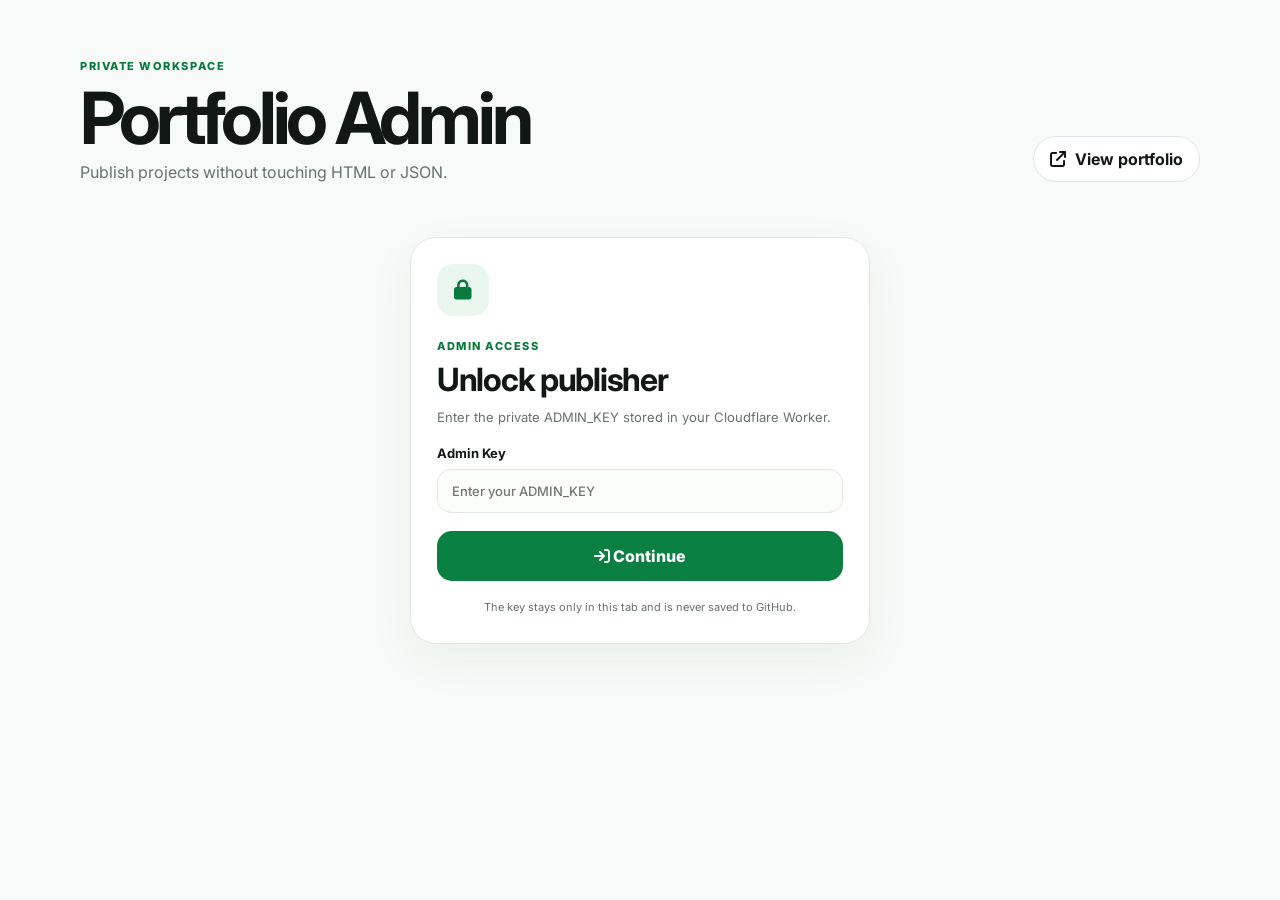
==== commit 1d70b440: "Add files via upload" ====
--- a/admin.html
+++ b/admin.html
@@ -10,22 +10,34 @@
 </head>
 <body class="admin-body">
   <main class="admin-shell">
-    <header class="admin-top"><div><span class="admin-kicker">PRIVATE WORKSPACE</span><h1>Portfolio Admin</h1><p>Add a project without touching HTML or JSON.</p></div><a class="admin-view" href="index.html#projects"><i class="fa-solid fa-arrow-up-right-from-square"></i> View portfolio</a></header>
-    <div class="admin-note"><i class="fa-solid fa-cloud-arrow-up"></i><div><b>Admin V2 · Live Publishing</b><span>Projects published here are written to the aboutgun GitHub repository through your private Cloudflare Worker.</span></div></div>
-    <section class="admin-grid">
-      <form id="project-form" class="admin-card">
-        <div class="admin-card-head"><div><small>NEW ENTRY</small><h2>Add project</h2></div><button type="button" class="admin-reset" id="reset-form">Clear</button></div>
-        <label>Admin key <span class="hint">kept only for this browser session</span><input id="admin-key" type="password" autocomplete="current-password" required placeholder="Your ADMIN_KEY"></label>
-        <label>Project type<div class="type-picker"><input type="radio" name="size" id="featured" value="featured" checked><label for="featured"><i class="fa-regular fa-image"></i><b>Featured</b><small>Image card</small></label><input type="radio" name="size" id="small" value="small"><label for="small"><i class="fa-solid fa-list"></i><b>Small Project</b><small>Text list</small></label></div></label>
-        <label>Project name<input id="title" required placeholder="e.g. Tiny Password Checker"></label>
-        <label>Short description<textarea id="description" required rows="4" placeholder="What is this project?"></textarea></label>
-        <div class="admin-two"><label>Status<input id="status" placeholder="Completed / Experiment"></label><label>Year<input id="year" type="number" min="2000" max="2100"></label></div>
-        <label>Tags <span class="hint">separate with commas</span><input id="tags" placeholder="Cybersecurity, Python"></label>
-        <label>GitHub link <span class="hint">optional</span><input id="github" type="url" placeholder="https://github.com/..."></label>
-        <label id="image-field">Project image <span class="hint">featured only</span><div class="image-drop"><input id="image" type="file" accept="image/*"><div id="image-empty"><i class="fa-regular fa-image"></i><b>Choose an image</b><small>JPG, PNG or WebP</small></div><img id="image-preview" alt="Project preview"></div></label>
-        <button class="admin-publish" type="submit"><i class="fa-solid fa-cloud-arrow-up"></i> Publish to Portfolio</button>
+    <header class="admin-top"><div><span class="admin-kicker">PRIVATE WORKSPACE</span><h1>Portfolio Admin</h1><p>Publish projects without touching HTML or JSON.</p></div><a class="admin-view" href="index.html#projects"><i class="fa-solid fa-arrow-up-right-from-square"></i> View portfolio</a></header>
+
+    <section id="login-screen" class="admin-login-wrap">
+      <form id="login-form" class="admin-card admin-login-card">
+        <div class="login-lock"><i class="fa-solid fa-lock"></i></div>
+        <div><span class="admin-kicker">ADMIN ACCESS</span><h2>Unlock publisher</h2><p>Enter the private ADMIN_KEY stored in your Cloudflare Worker.</p></div>
+        <label>Admin Key<input id="login-key" type="password" autocomplete="current-password" required placeholder="Enter your ADMIN_KEY"></label>
+        <button class="admin-publish" type="submit"><i class="fa-solid fa-arrow-right-to-bracket"></i> Continue</button>
+        <p class="login-help">The key stays only in this tab and is never saved to GitHub.</p>
       </form>
-      <aside class="admin-card admin-library"><div class="admin-card-head"><div><small>LIVE PUBLISHER</small><h2>How it works</h2></div><span class="count-pill"><i class="fa-solid fa-lock"></i></span></div><div class="admin-empty admin-guide">Fill the form, enter your Admin Key, then publish. The Worker uploads the image and updates <b>data/projects.json</b> in GitHub. GitHub Pages will update shortly after the commit.</div><div id="publish-status" class="publish-status">Ready to publish.</div></aside>
+    </section>
+
+    <section id="publisher-screen" hidden>
+      <div class="admin-note"><i class="fa-solid fa-shield-halved"></i><div><b>Admin unlocked for this tab</b><span>Publishing still requires the Worker to verify your key before GitHub can be changed.</span></div><button id="lock-admin" type="button" class="admin-lock"><i class="fa-solid fa-lock"></i> Lock</button></div>
+      <section class="admin-grid">
+        <form id="project-form" class="admin-card">
+          <div class="admin-card-head"><div><small>NEW ENTRY</small><h2>Add project</h2></div><button type="button" class="admin-reset" id="reset-form">Clear</button></div>
+          <label>Project type<div class="type-picker"><input type="radio" name="size" id="featured" value="featured" checked><label for="featured"><i class="fa-regular fa-image"></i><b>Featured</b><small>Image card</small></label><input type="radio" name="size" id="small" value="small"><label for="small"><i class="fa-solid fa-list"></i><b>Small Project</b><small>Text list</small></label></div></label>
+          <label>Project name<input id="title" required placeholder="e.g. Tiny Password Checker"></label>
+          <label>Short description<textarea id="description" required rows="4" placeholder="What is this project?"></textarea></label>
+          <div class="admin-two"><label>Status<input id="status" placeholder="Completed / Experiment"></label><label>Year<input id="year" type="number" min="2000" max="2100"></label></div>
+          <label>Tags <span class="hint">separate with commas</span><input id="tags" placeholder="Cybersecurity, Python"></label>
+          <label>GitHub link <span class="hint">optional</span><input id="github" type="url" placeholder="https://github.com/..."></label>
+          <label id="image-field">Project image <span class="hint">featured only</span><div class="image-drop"><input id="image" type="file" accept="image/jpeg,image/png,image/webp"><div id="image-empty"><i class="fa-regular fa-image"></i><b>Choose an image</b><small>JPG, PNG or WebP · max 4 MB</small></div><img id="image-preview" alt="Project preview"></div></label>
+          <button class="admin-publish" type="submit"><i class="fa-solid fa-cloud-arrow-up"></i> Publish to Portfolio</button>
+        </form>
+        <aside class="admin-card admin-library"><div class="admin-card-head"><div><small>LIVE PUBLISHER</small><h2>Publish status</h2></div><span class="count-pill"><i class="fa-brands fa-github"></i></span></div><div class="admin-empty admin-guide">A successful publish writes directly to <b>data/projects.json</b> in GitHub. Featured project images are uploaded to <b>assets/projects/</b>. The public portfolio reads only that GitHub data.</div><div id="publish-status" class="publish-status">Ready to publish.</div></aside>
+      </section>
     </section>
   </main>
 <script src="js/admin.js"></script>
--- a/admin.css
+++ b/admin.css
@@ -1,3 +1,6 @@
 :root{--admin-green:#087a3e;--admin-soft:#eaf7ee;--admin-line:#dfe9e2;--admin-text:#111714;--admin-muted:#68726c}.admin-body{margin:0;background:#f7faf8;color:var(--admin-text);font-family:Inter,system-ui,sans-serif}.admin-shell{width:min(1120px,calc(100% - 32px));margin:auto;padding:54px 0 90px}.admin-top{display:flex;align-items:flex-end;justify-content:space-between;gap:24px;margin-bottom:24px}.admin-kicker,.admin-card-head small{font-size:11px;font-weight:800;letter-spacing:.14em;color:var(--admin-green)}.admin-top h1{font-size:clamp(42px,6vw,72px);letter-spacing:-.06em;line-height:.95;margin:10px 0}.admin-top p{color:var(--admin-muted);margin:0}.admin-view{display:inline-flex;gap:9px;align-items:center;padding:12px 16px;border:1px solid var(--admin-line);border-radius:999px;background:#fff;font-weight:700;color:inherit}.admin-note{display:flex;gap:14px;align-items:flex-start;background:var(--admin-soft);border:1px solid #cce7d4;border-radius:18px;padding:16px 18px;margin-bottom:22px;color:#28563a}.admin-note i{margin-top:3px}.admin-note div{display:flex;flex-direction:column;gap:3px}.admin-note span{font-size:13px;line-height:1.5}.admin-grid{display:grid;grid-template-columns:minmax(0,1.25fr) minmax(320px,.75fr);gap:22px;align-items:start}.admin-card{background:rgba(255,255,255,.92);border:1px solid var(--admin-line);border-radius:26px;padding:26px;box-shadow:0 16px 50px rgba(25,70,43,.05)}form.admin-card{display:grid;gap:18px}.admin-card-head{display:flex;justify-content:space-between;align-items:center;gap:16px;margin-bottom:4px}.admin-card-head h2{font-size:26px;letter-spacing:-.035em;margin:4px 0 0}.admin-reset{border:0;background:transparent;color:var(--admin-muted);font-weight:700;cursor:pointer}.admin-card label{display:grid;gap:8px;font-size:13px;font-weight:700}.hint{font-weight:500;color:#89928d;margin-left:4px}.admin-card input,.admin-card textarea{font:inherit;font-weight:500;border:1px solid var(--admin-line);border-radius:14px;background:#fbfdfb;padding:13px 14px;outline:0;resize:vertical}.admin-card input:focus,.admin-card textarea:focus{border-color:#8fc6a2;box-shadow:0 0 0 4px rgba(8,122,62,.07)}.admin-two{display:grid;grid-template-columns:1fr 1fr;gap:14px}.type-picker{display:grid;grid-template-columns:1fr 1fr;gap:10px}.type-picker input{position:absolute;opacity:0;pointer-events:none}.type-picker label{display:grid;grid-template-columns:auto 1fr;column-gap:10px;align-items:center;border:1px solid var(--admin-line);border-radius:16px;padding:14px;cursor:pointer}.type-picker label i{grid-row:1/3;width:34px;height:34px;border-radius:10px;background:#f0f4f1;display:grid;place-items:center}.type-picker label small{font-weight:500;color:var(--admin-muted)}.type-picker input:checked+label{border-color:#82c099;background:var(--admin-soft);color:#075d31}.type-picker input:checked+label i{background:#d5efdd}.image-drop{position:relative;aspect-ratio:16/8;border:1.5px dashed #b8c8bd;border-radius:18px;overflow:hidden;background:#f8fbf9;display:grid;place-items:center}.image-drop input{position:absolute;inset:0;opacity:0;cursor:pointer;z-index:2}.image-drop div{text-align:center;display:grid;gap:5px;color:var(--admin-muted)}.image-drop div i{font-size:24px;color:var(--admin-green)}.image-drop div small{font-weight:500}.image-drop img{display:none;width:100%;height:100%;object-fit:cover}.admin-publish{border:0;border-radius:15px;background:#0a7f42;color:#fff;padding:15px 18px;font:inherit;font-weight:800;cursor:pointer}.admin-publish:hover{background:#086b38}.count-pill{min-width:30px;height:30px;padding:0 9px;border-radius:999px;background:var(--admin-soft);color:var(--admin-green);display:grid;place-items:center;font-size:12px;font-weight:800}.admin-project-list{display:grid;gap:9px;margin-top:16px}.admin-empty{padding:38px 10px;text-align:center;color:var(--admin-muted);font-size:13px;line-height:1.6}.admin-item{display:grid;grid-template-columns:46px 1fr auto;gap:11px;align-items:center;padding:9px;border:1px solid var(--admin-line);border-radius:15px}.admin-item-thumb{width:46px;height:46px;border-radius:11px;background:var(--admin-soft);object-fit:cover;display:grid;place-items:center;color:var(--admin-green)}.admin-item-copy{min-width:0}.admin-item-copy b,.admin-item-copy small{display:block;white-space:nowrap;overflow:hidden;text-overflow:ellipsis}.admin-item-copy b{font-size:13px}.admin-item-copy small{font-size:11px;color:var(--admin-muted);margin-top:4px}.admin-item button{width:34px;height:34px;border:0;border-radius:10px;background:#f7f9f7;color:#8a948e;cursor:pointer}.admin-actions{display:grid;grid-template-columns:1fr 1fr;gap:8px;margin-top:18px;padding-top:18px;border-top:1px solid var(--admin-line)}.admin-actions button{border:1px solid var(--admin-line);background:#fff;border-radius:12px;padding:11px;font:inherit;font-size:12px;font-weight:700;cursor:pointer}.admin-actions .danger{color:#a63b3b}.admin-toast{position:fixed;right:22px;bottom:22px;background:#111714;color:#fff;padding:13px 17px;border-radius:13px;font-size:13px;font-weight:700;box-shadow:0 15px 40px #0002;z-index:20}@media(max-width:820px){.admin-grid{grid-template-columns:1fr}.admin-top{align-items:flex-start;flex-direction:column}.admin-shell{padding-top:32px}.admin-library{order:2}}@media(max-width:520px){.admin-shell{width:calc(100% - 20px)}.admin-card{padding:18px;border-radius:21px}.admin-two,.type-picker,.admin-actions{grid-template-columns:1fr}.admin-view{width:100%;justify-content:center}}
 
 .admin-guide{text-align:left;padding:22px 4px}.publish-status{margin-top:18px;padding:13px 14px;border-radius:13px;background:#f5f7f5;border:1px solid var(--admin-line);font-size:12px;font-weight:700;color:var(--admin-muted)}.publish-status.working{background:#fff9e8;color:#765b13}.publish-status.success{background:var(--admin-soft);color:var(--admin-green);border-color:#cce7d4}.publish-status.error{background:#fff0f0;color:#a63b3b;border-color:#efcccc}.admin-publish:disabled{opacity:.65;cursor:wait}
+
+/* Admin V3: gated publisher */
+[hidden]{display:none!important}.admin-login-wrap{min-height:52vh;display:grid;place-items:center}.admin-login-card{width:min(460px,100%);display:grid;gap:20px;text-align:left}.admin-login-card h2{font-size:32px;letter-spacing:-.04em;margin:6px 0 8px}.admin-login-card p{color:var(--admin-muted);font-size:13px;line-height:1.6;margin:0}.login-lock{width:52px;height:52px;border-radius:16px;background:var(--admin-soft);color:var(--admin-green);display:grid;place-items:center;font-size:20px}.login-help{text-align:center!important;font-size:11px!important}.admin-note{position:relative}.admin-lock{margin-left:auto;flex:0 0 auto;border:1px solid #bddfc8;background:#fff;color:#28633d;border-radius:12px;padding:9px 12px;font:inherit;font-size:12px;font-weight:800;cursor:pointer}.admin-lock i{margin:0 5px 0 0}@media(max-width:620px){.admin-note{align-items:flex-start;flex-wrap:wrap}.admin-lock{margin-left:28px}.admin-login-wrap{min-height:45vh}}
